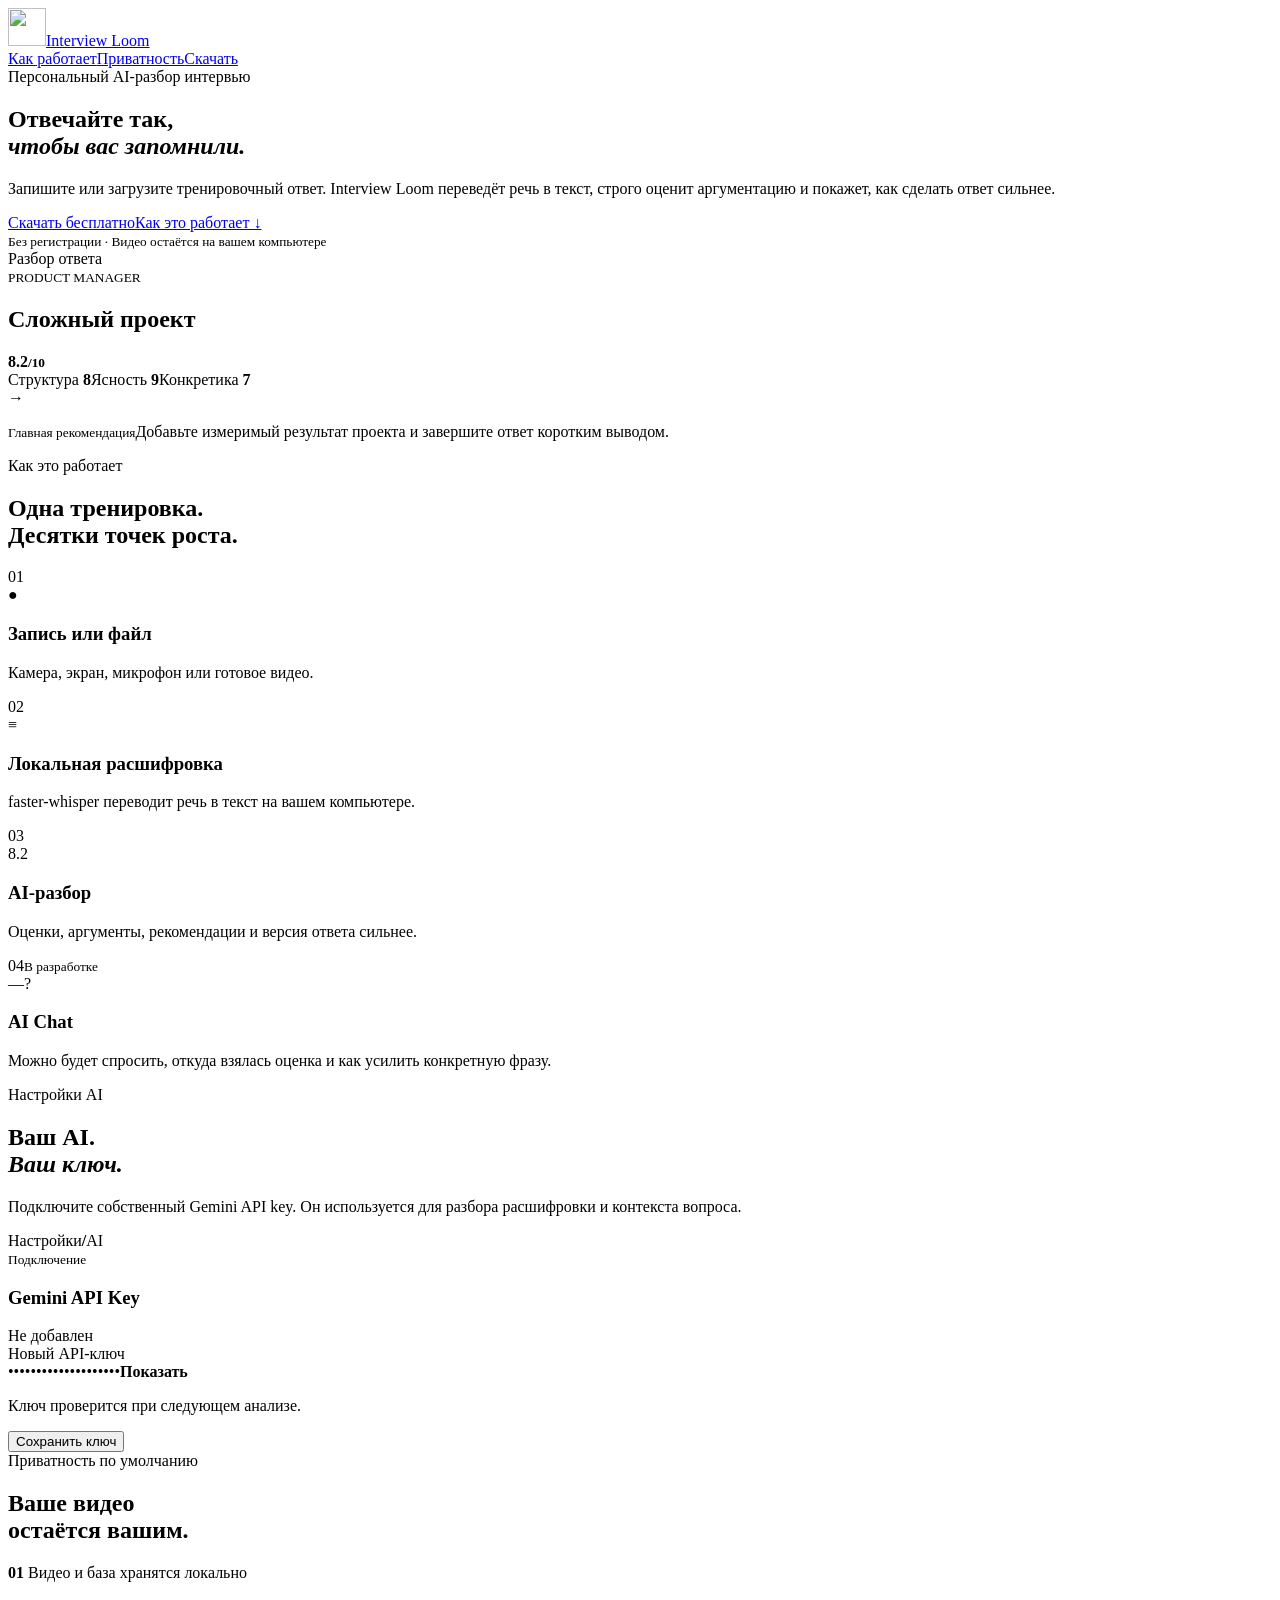
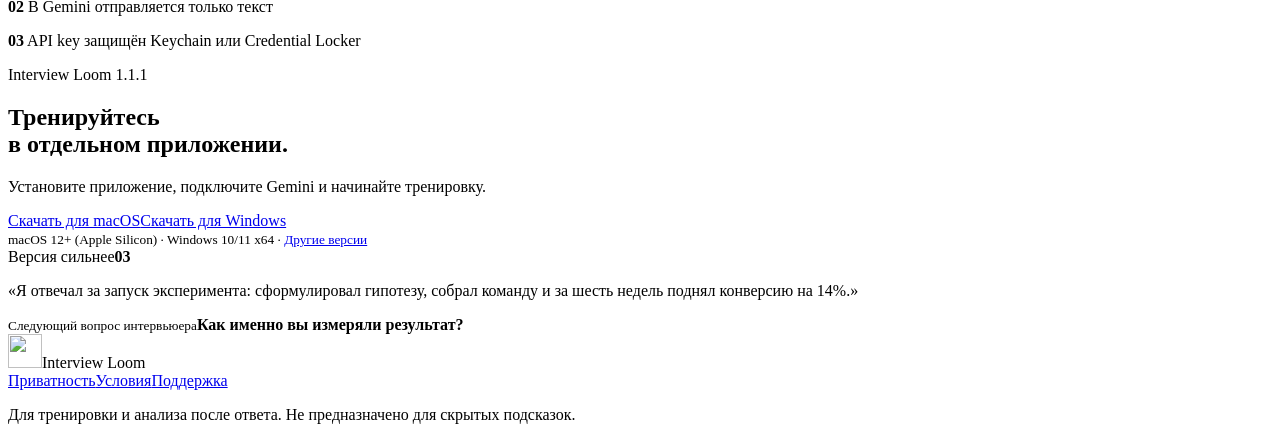
==== public/index.html @ ea39be1b "Fix desktop media recording fallback" ====
<!doctype html>
<html lang="ru">
<head>
    <meta charset="utf-8">
    <meta name="viewport" content="width=device-width, initial-scale=1">
    <meta name="description" content="Interview Loom — desktop AI-тренажёр собеседований с локальной видеозаписью, расшифровкой и персональным разбором.">
    <meta name="theme-color" content="#f7f7f4">
    <link rel="canonical" href="https://interview-loom.vercel.app/">
    <meta property="og:title" content="Interview Loom — отвечайте увереннее">
    <meta property="og:description" content="Запишите или загрузите тренировочный ответ и получите расшифровку и строгий AI-разбор.">
    <meta property="og:type" content="website">
    <meta property="og:url" content="https://interview-loom.vercel.app/">
    <meta property="og:image" content="https://interview-loom.vercel.app/app-icon.png">
    <title>Interview Loom — AI-тренажёр интервью</title>
    <link rel="stylesheet" href="styles.css">
</head>
<body>
    <header class="header">
        <a class="brand" href="./"><img src="app-icon.png" alt="" width="38" height="38"><span>Interview Loom</span></a>
        <nav><a href="#how">Как работает</a><a href="#privacy">Приватность</a><a class="nav-button" href="#download">Скачать</a></nav>
    </header>

    <main>
        <section class="hero">
            <div class="hero-copy">
                <span class="eyebrow">Персональный AI-разбор интервью</span>
                <h1>Отвечайте так,<br><em>чтобы вас запомнили.</em></h1>
                <p>Запишите или загрузите тренировочный ответ. Interview Loom переведёт речь в текст, строго оценит аргументацию и покажет, как сделать ответ сильнее.</p>
                <div class="hero-actions"><a class="button primary" href="#download">Скачать бесплатно</a><a class="text-link" href="#how">Как это работает ↓</a></div>
                <small>Без регистрации · Видео остаётся на вашем компьютере</small>
            </div>
            <div class="result-demo" aria-label="Пример анализа">
                <div class="window-bar"><i></i><i></i><i></i><span>Разбор ответа</span></div>
                <div class="demo-heading"><div><small>PRODUCT MANAGER</small><h2>Сложный проект</h2></div><strong>8.2<small>/10</small></strong></div>
                <div class="metrics"><span>Структура <b>8</b><i style="--score:80%"></i></span><span>Ясность <b>9</b><i style="--score:90%"></i></span><span>Конкретика <b>7</b><i style="--score:70%"></i></span></div>
                <div class="insight"><b>→</b><p><small>Главная рекомендация</small>Добавьте измеримый результат проекта и завершите ответ коротким выводом.</p></div>
            </div>
        </section>

        <section id="how" class="section">
            <div class="section-title process-title"><span>Как это работает</span><h2>Одна тренировка.<br>Десятки точек роста.</h2></div>
            <div class="steps">
                <article><span>01</span><div class="step-mark record-mark">●</div><h3>Запись или файл</h3><p>Камера, экран, микрофон или готовое видео.</p></article>
                <article><span>02</span><div class="step-mark transcript-mark">≡</div><h3>Локальная расшифровка</h3><p>faster-whisper переводит речь в текст на вашем компьютере.</p></article>
                <article><span>03</span><div class="step-mark score-mark">8.2</div><h3>AI-разбор</h3><p>Оценки, аргументы, рекомендации и версия ответа сильнее.</p></article>
                <article class="planned-step"><div><span>04</span><small>В разработке</small></div><div class="step-mark chat-mark">—?</div><h3>AI Chat</h3><p>Можно будет спросить, откуда взялась оценка и как усилить конкретную фразу.</p></article>
            </div>
        </section>

        <section class="key-section" aria-labelledby="key-title">
            <div class="key-copy">
                <span>Настройки AI</span>
                <h2 id="key-title">Ваш AI.<br><em>Ваш ключ.</em></h2>
                <p>Подключите собственный Gemini API key. Он используется для разбора расшифровки и контекста вопроса.</p>
            </div>
            <div class="settings-mock" aria-label="Фрагмент настроек Gemini API key">
                <div class="settings-path"><span>Настройки</span><b>/</b><span>AI</span></div>
                <div class="settings-heading"><div><small>Подключение</small><h3>Gemini API Key</h3></div><span class="key-state">Не добавлен</span></div>
                <label>Новый API-ключ</label>
                <div class="mock-input"><span>••••••••••••••••••••</span><b>Показать</b></div>
                <p>Ключ проверится при следующем анализе.</p>
                <button type="button" tabindex="-1">Сохранить ключ</button>
            </div>
        </section>

        <section id="privacy" class="privacy">
            <div><span>Приватность по умолчанию</span><h2>Ваше видео<br>остаётся вашим.</h2></div>
            <div class="privacy-list"><p><b>01</b> Видео и база хранятся локально</p><p><b>02</b> В Gemini отправляется только текст</p><p><b>03</b> API key защищён Keychain или Credential Locker</p></div>
        </section>

        <section id="download" class="download">
            <div class="download-copy">
                <span>Interview Loom 1.1.1</span><h2>Тренируйтесь<br>в отдельном приложении.</h2><p>Установите приложение, подключите Gemini и начинайте тренировку.</p>
                <div class="download-buttons"><a class="button light" href="https://github.com/berbikov/interview-loom/releases/latest/download/Interview-Loom-macOS-arm64.zip">Скачать для macOS</a><a class="button outline" href="https://github.com/berbikov/interview-loom/releases/latest/download/Interview-Loom-Setup-x64.exe">Скачать для Windows</a></div>
                <small>macOS 12+ (Apple Silicon) · Windows 10/11 x64 · <a href="support.html">Другие версии</a></small>
            </div>
            <div class="answer-fragment" aria-label="Фрагмент AI-разбора Interview Loom">
                <div class="fragment-top"><span>Версия сильнее</span><b>03</b></div>
                <p>«Я отвечал за запуск эксперимента: сформулировал гипотезу, собрал команду и за шесть недель поднял конверсию на 14%.»</p>
                <div class="follow-up"><small>Следующий вопрос интервьюера</small><strong>Как именно вы измеряли результат?</strong></div>
            </div>
        </section>
    </main>

    <footer><div class="brand"><img src="app-icon.png" alt="" width="34" height="34"><span>Interview Loom</span></div><div><a href="privacy.html">Приватность</a><a href="terms.html">Условия</a><a href="support.html">Поддержка</a></div><p>Для тренировки и анализа после ответа. Не предназначено для скрытых подсказок.</p></footer>
</body>
</html>
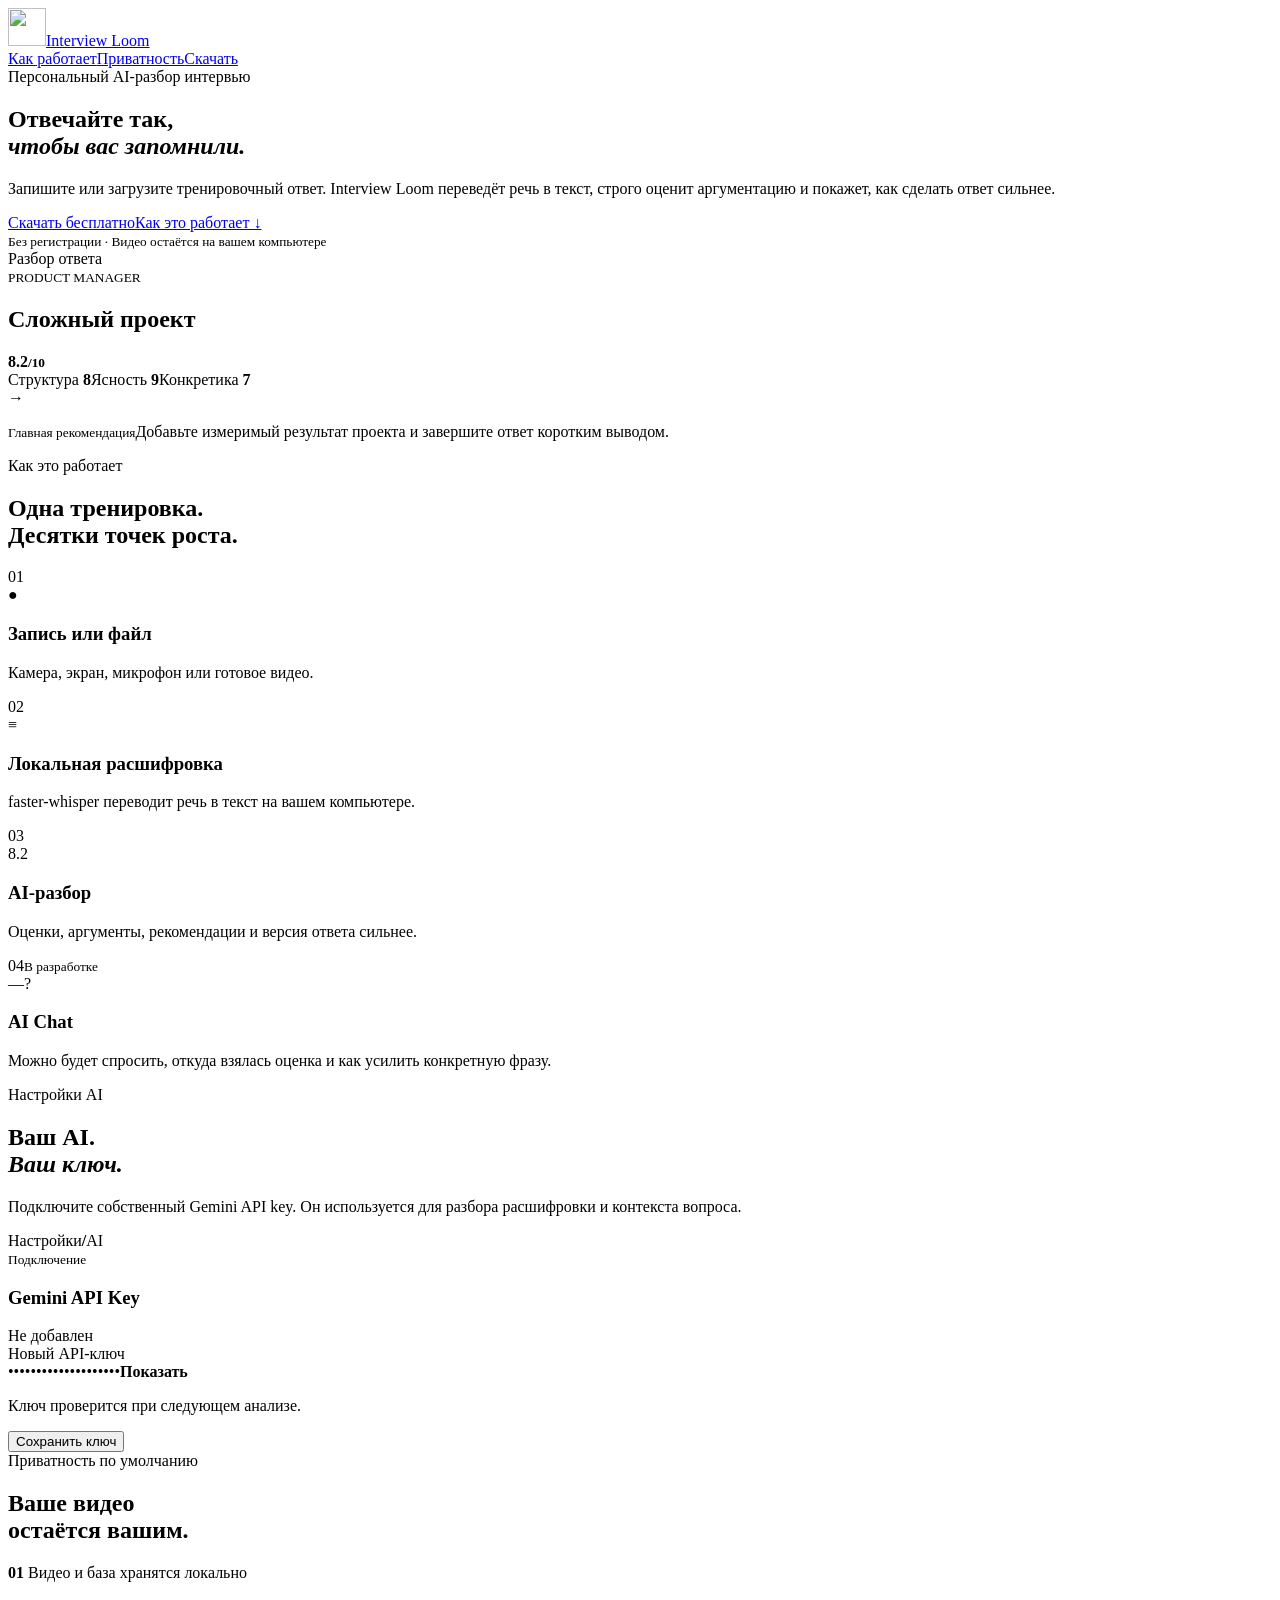
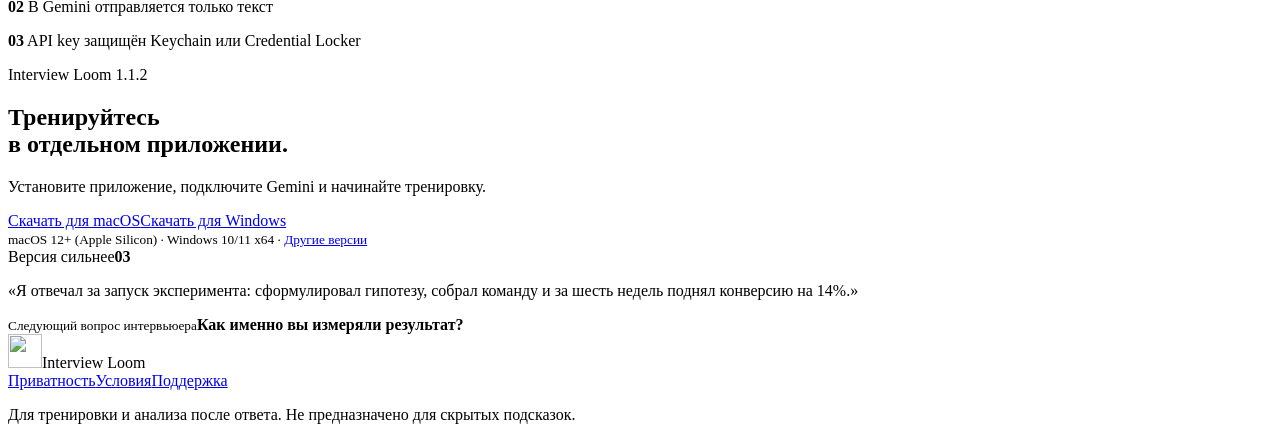
==== commit c541aa09: "Validate user Gemini keys before saving" ====
--- a/public/index.html
+++ b/public/index.html
@@ -70,7 +70,7 @@
 
         <section id="download" class="download">
             <div class="download-copy">
-                <span>Interview Loom 1.1.1</span><h2>Тренируйтесь<br>в отдельном приложении.</h2><p>Установите приложение, подключите Gemini и начинайте тренировку.</p>
+                <span>Interview Loom 1.1.2</span><h2>Тренируйтесь<br>в отдельном приложении.</h2><p>Установите приложение, подключите Gemini и начинайте тренировку.</p>
                 <div class="download-buttons"><a class="button light" href="https://github.com/berbikov/interview-loom/releases/latest/download/Interview-Loom-macOS-arm64.zip">Скачать для macOS</a><a class="button outline" href="https://github.com/berbikov/interview-loom/releases/latest/download/Interview-Loom-Setup-x64.exe">Скачать для Windows</a></div>
                 <small>macOS 12+ (Apple Silicon) · Windows 10/11 x64 · <a href="support.html">Другие версии</a></small>
             </div>
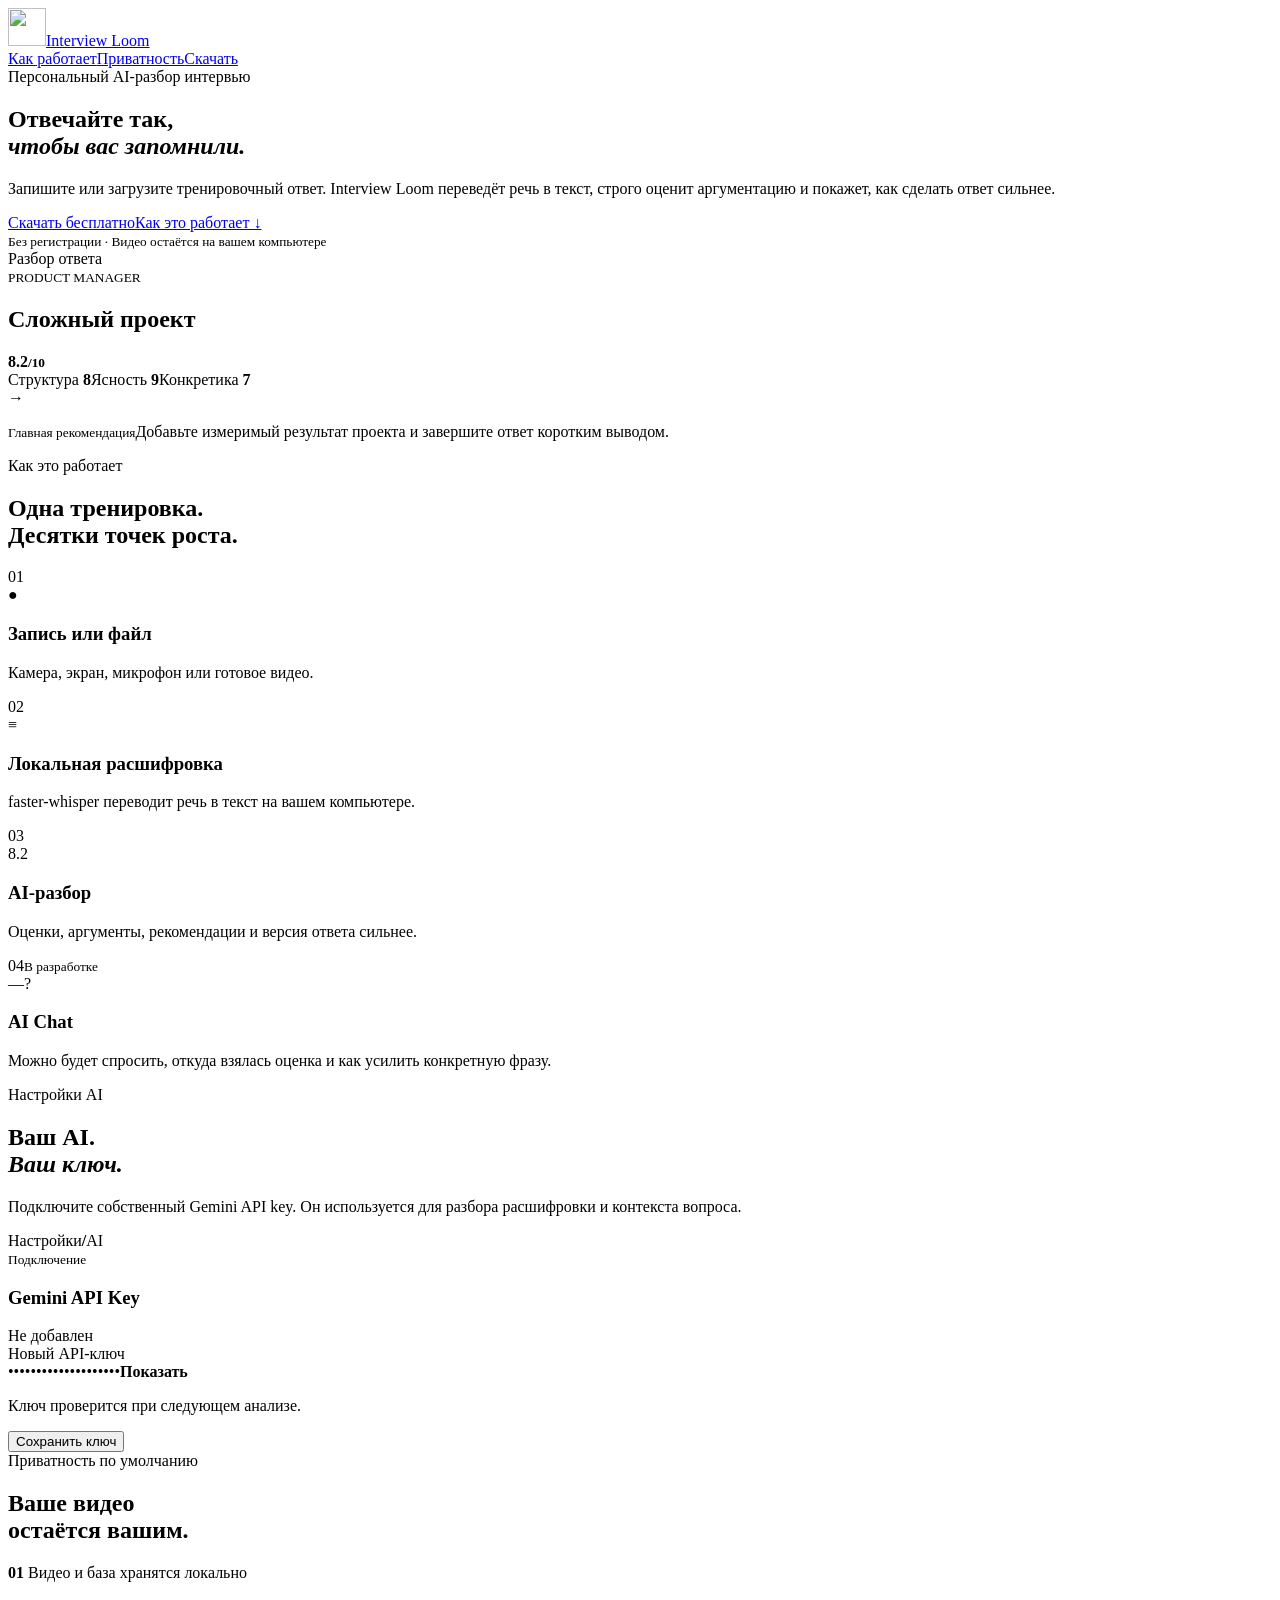
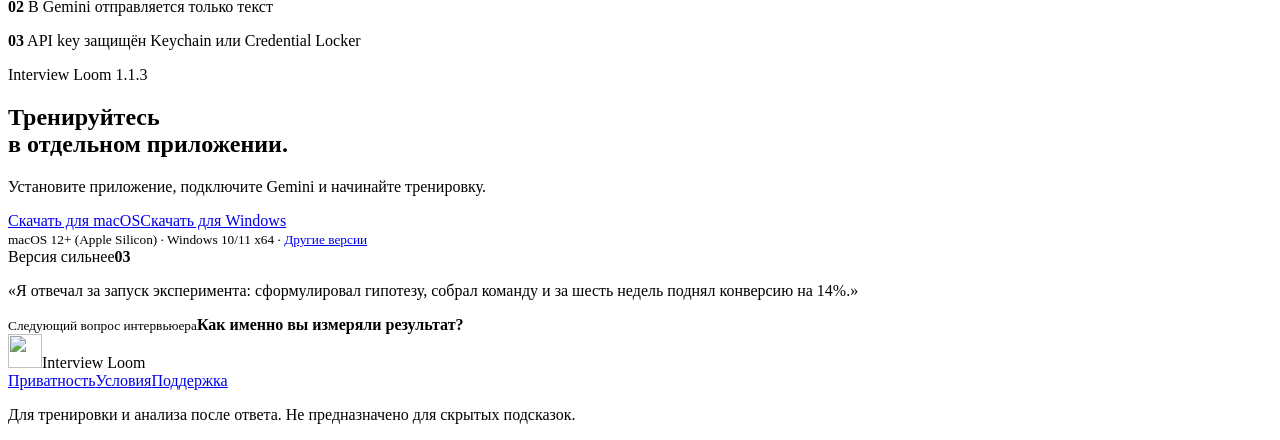
==== commit 61c5bc9c: "Fix macOS recording permissions via system browser" ====
--- a/public/index.html
+++ b/public/index.html
@@ -70,7 +70,7 @@
 
         <section id="download" class="download">
             <div class="download-copy">
-                <span>Interview Loom 1.1.2</span><h2>Тренируйтесь<br>в отдельном приложении.</h2><p>Установите приложение, подключите Gemini и начинайте тренировку.</p>
+                <span>Interview Loom 1.1.3</span><h2>Тренируйтесь<br>в отдельном приложении.</h2><p>Установите приложение, подключите Gemini и начинайте тренировку.</p>
                 <div class="download-buttons"><a class="button light" href="https://github.com/berbikov/interview-loom/releases/latest/download/Interview-Loom-macOS-arm64.zip">Скачать для macOS</a><a class="button outline" href="https://github.com/berbikov/interview-loom/releases/latest/download/Interview-Loom-Setup-x64.exe">Скачать для Windows</a></div>
                 <small>macOS 12+ (Apple Silicon) · Windows 10/11 x64 · <a href="support.html">Другие версии</a></small>
             </div>
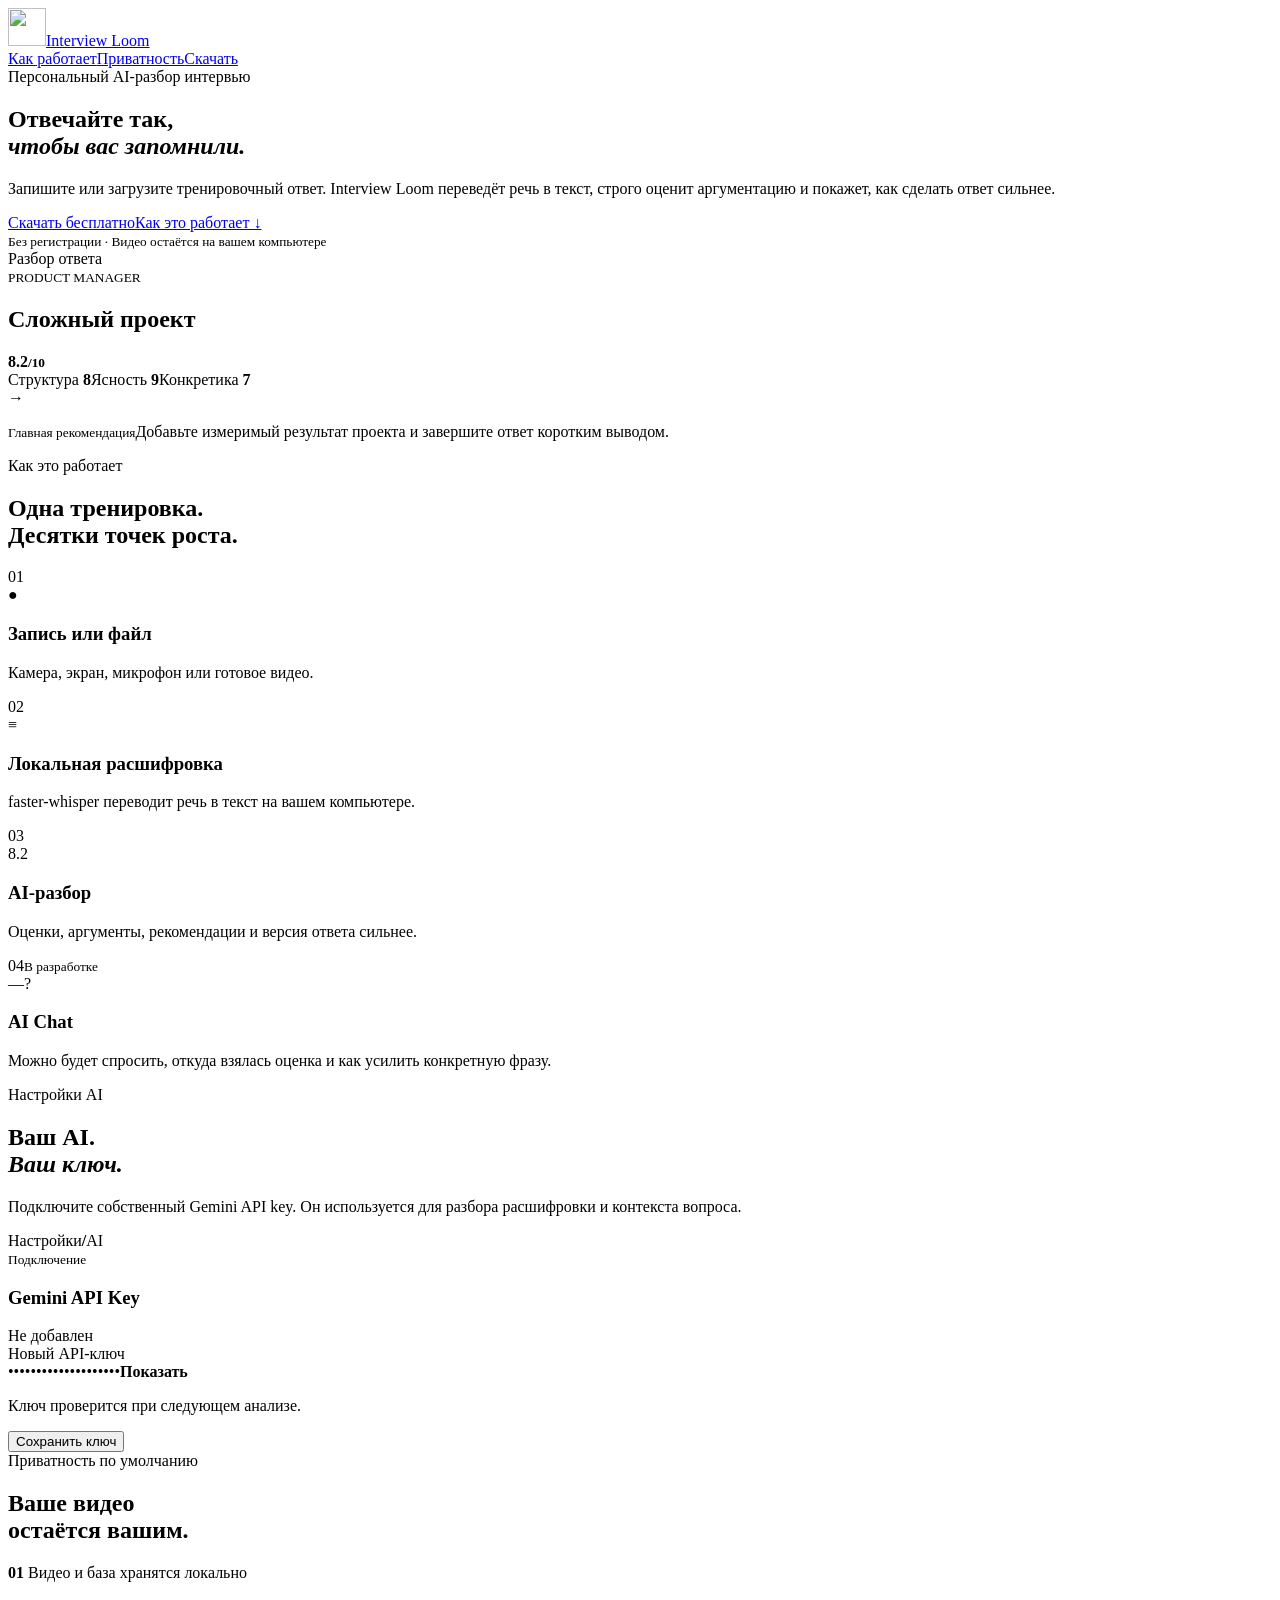
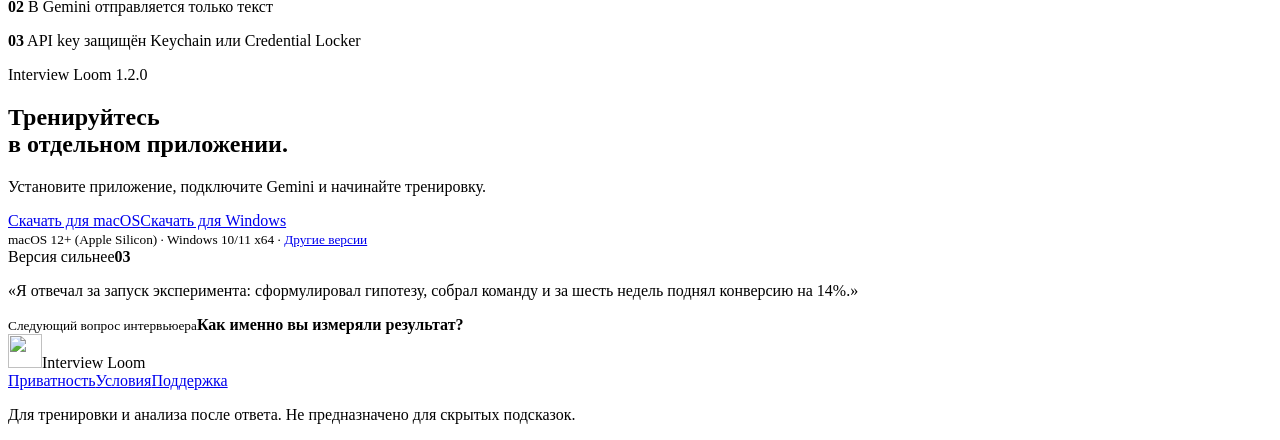
==== commit 95f9fa6b: "Release 1.2.0: improve Gemini, transcription, and uploads" ====
--- a/public/index.html
+++ b/public/index.html
@@ -70,8 +70,8 @@
 
         <section id="download" class="download">
             <div class="download-copy">
-                <span>Interview Loom 1.1.3</span><h2>Тренируйтесь<br>в отдельном приложении.</h2><p>Установите приложение, подключите Gemini и начинайте тренировку.</p>
-                <div class="download-buttons"><a class="button light" href="https://github.com/berbikov/interview-loom/releases/latest/download/Interview-Loom-macOS-arm64.zip">Скачать для macOS</a><a class="button outline" href="https://github.com/berbikov/interview-loom/releases/latest/download/Interview-Loom-Setup-x64.exe">Скачать для Windows</a></div>
+                <span>Interview Loom 1.2.0</span><h2>Тренируйтесь<br>в отдельном приложении.</h2><p>Установите приложение, подключите Gemini и начинайте тренировку.</p>
+                <div class="download-buttons"><a class="button light" href="https://github.com/berbikov/interview-loom/releases/latest/download/Interview-Loom-macOS-arm64.dmg">Скачать для macOS</a><a class="button outline" href="https://github.com/berbikov/interview-loom/releases/latest/download/Interview-Loom-Setup-x64.exe">Скачать для Windows</a></div>
                 <small>macOS 12+ (Apple Silicon) · Windows 10/11 x64 · <a href="support.html">Другие версии</a></small>
             </div>
             <div class="answer-fragment" aria-label="Фрагмент AI-разбора Interview Loom">
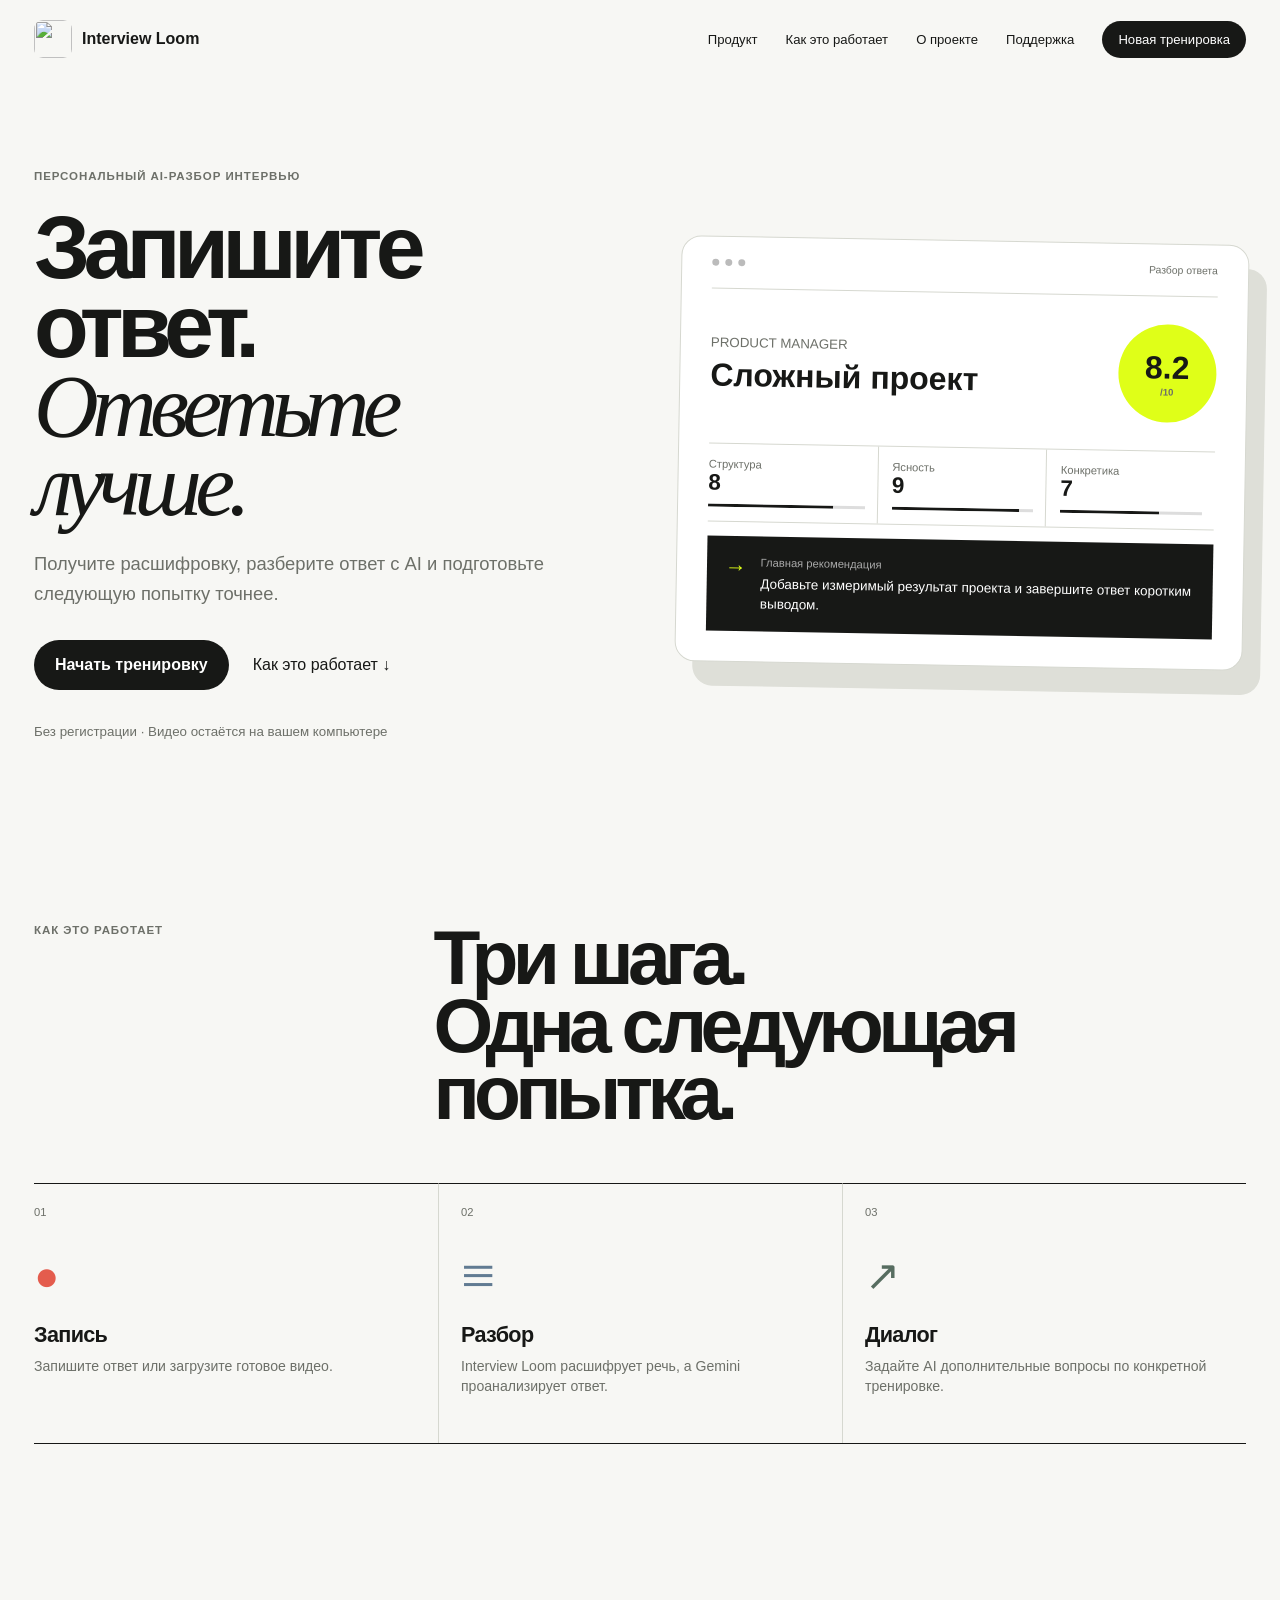
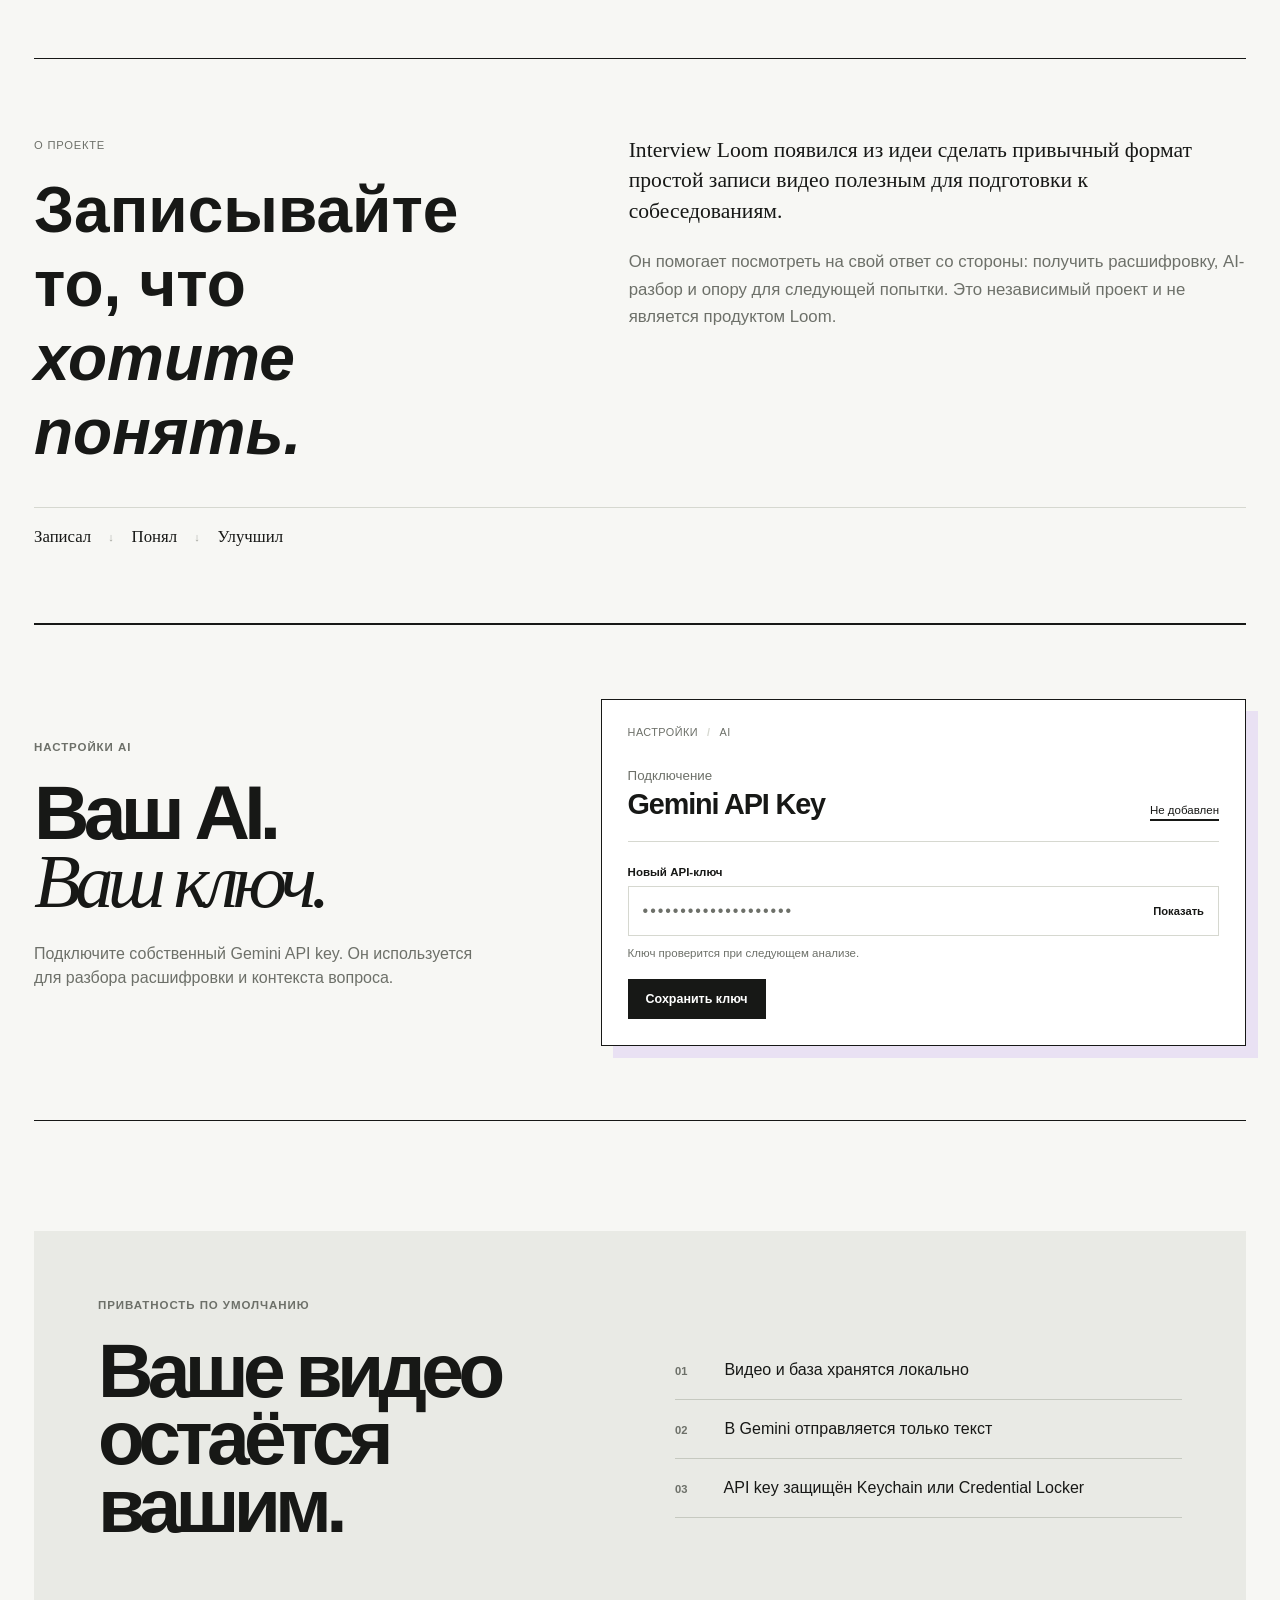
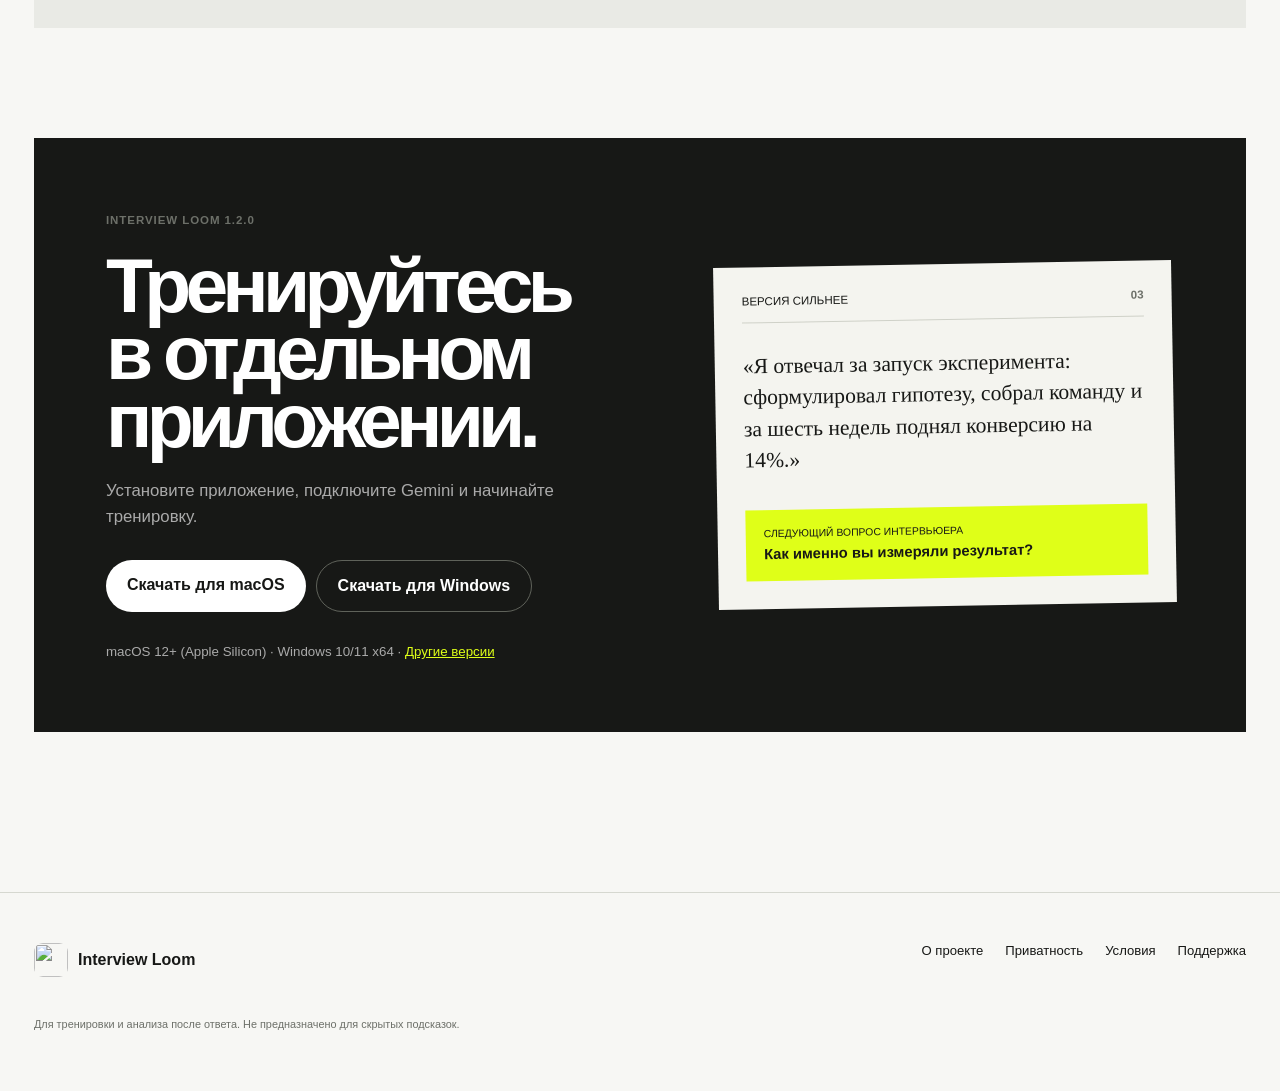
==== commit 6fb8db69: "Refine product navigation, about, and support UI" ====
--- a/public/index.html
+++ b/public/index.html
@@ -17,16 +17,16 @@
 <body>
     <header class="header">
         <a class="brand" href="./"><img src="app-icon.png" alt="" width="38" height="38"><span>Interview Loom</span></a>
-        <nav><a href="#how">Как работает</a><a href="#privacy">Приватность</a><a class="nav-button" href="#download">Скачать</a></nav>
+        <nav><a href="#product">Продукт</a><a href="#how">Как это работает</a><a href="#about">О проекте</a><a href="support.html">Поддержка</a><a class="nav-button" href="#download">Новая тренировка</a></nav>
     </header>
 
     <main>
-        <section class="hero">
+        <section id="product" class="hero">
             <div class="hero-copy">
                 <span class="eyebrow">Персональный AI-разбор интервью</span>
-                <h1>Отвечайте так,<br><em>чтобы вас запомнили.</em></h1>
-                <p>Запишите или загрузите тренировочный ответ. Interview Loom переведёт речь в текст, строго оценит аргументацию и покажет, как сделать ответ сильнее.</p>
-                <div class="hero-actions"><a class="button primary" href="#download">Скачать бесплатно</a><a class="text-link" href="#how">Как это работает ↓</a></div>
+                <h1>Запишите ответ.<br><em>Ответьте лучше.</em></h1>
+                <p>Получите расшифровку, разберите ответ с AI и подготовьте следующую попытку точнее.</p>
+                <div class="hero-actions"><a class="button primary" href="#download">Начать тренировку</a><a class="text-link" href="#how">Как это работает ↓</a></div>
                 <small>Без регистрации · Видео остаётся на вашем компьютере</small>
             </div>
             <div class="result-demo" aria-label="Пример анализа">
@@ -38,13 +38,18 @@
         </section>
 
         <section id="how" class="section">
-            <div class="section-title process-title"><span>Как это работает</span><h2>Одна тренировка.<br>Десятки точек роста.</h2></div>
+            <div class="section-title process-title"><span>Как это работает</span><h2>Три шага.<br>Одна следующая попытка.</h2></div>
             <div class="steps">
-                <article><span>01</span><div class="step-mark record-mark">●</div><h3>Запись или файл</h3><p>Камера, экран, микрофон или готовое видео.</p></article>
-                <article><span>02</span><div class="step-mark transcript-mark">≡</div><h3>Локальная расшифровка</h3><p>faster-whisper переводит речь в текст на вашем компьютере.</p></article>
-                <article><span>03</span><div class="step-mark score-mark">8.2</div><h3>AI-разбор</h3><p>Оценки, аргументы, рекомендации и версия ответа сильнее.</p></article>
-                <article class="planned-step"><div><span>04</span><small>В разработке</small></div><div class="step-mark chat-mark">—?</div><h3>AI Chat</h3><p>Можно будет спросить, откуда взялась оценка и как усилить конкретную фразу.</p></article>
+                <article><span>01</span><div class="step-mark record-mark">●</div><h3>Запись</h3><p>Запишите ответ или загрузите готовое видео.</p></article>
+                <article><span>02</span><div class="step-mark transcript-mark">≡</div><h3>Разбор</h3><p>Interview Loom расшифрует речь, а Gemini проанализирует ответ.</p></article>
+                <article><span>03</span><div class="step-mark score-mark">↗</div><h3>Диалог</h3><p>Задайте AI дополнительные вопросы по конкретной тренировке.</p></article>
             </div>
+        </section>
+
+        <section id="about" class="about-section" aria-labelledby="about-title">
+            <div><span>О проекте</span><h2 id="about-title">Записывайте то, что<br><em>хотите понять.</em></h2></div>
+            <div class="about-story"><p>Interview Loom появился из идеи сделать привычный формат простой записи видео полезным для подготовки к собеседованиям.</p><p>Он помогает посмотреть на свой ответ со стороны: получить расшифровку, AI-разбор и опору для следующей попытки. Это независимый проект и не является продуктом Loom.</p></div>
+            <div class="about-flow"><strong>Записал</strong><i>↓</i><strong>Понял</strong><i>↓</i><strong>Улучшил</strong></div>
         </section>
 
         <section class="key-section" aria-labelledby="key-title">
@@ -82,6 +87,6 @@
         </section>
     </main>
 
-    <footer><div class="brand"><img src="app-icon.png" alt="" width="34" height="34"><span>Interview Loom</span></div><div><a href="privacy.html">Приватность</a><a href="terms.html">Условия</a><a href="support.html">Поддержка</a></div><p>Для тренировки и анализа после ответа. Не предназначено для скрытых подсказок.</p></footer>
+    <footer><div class="brand"><img src="app-icon.png" alt="" width="34" height="34"><span>Interview Loom</span></div><div><a href="#about">О проекте</a><a href="privacy.html">Приватность</a><a href="terms.html">Условия</a><a href="support.html">Поддержка</a></div><p>Для тренировки и анализа после ответа. Не предназначено для скрытых подсказок.</p></footer>
 </body>
 </html>
--- a/public/styles.css
+++ b/public/styles.css
@@ -0,0 +1,198 @@
+:root {
+    --ink: #171816;
+    --paper: #f7f7f4;
+    --surface: #fff;
+    --muted: #6d7069;
+    --line: #d6d8d0;
+    --acid: #dfff18;
+    --lilac: #e9e1f3;
+    --blue: #dce9f5;
+}
+
+* { box-sizing: border-box; }
+html { scroll-behavior: smooth; }
+body {
+    background: var(--paper);
+    color: var(--ink);
+    font-family: Inter, -apple-system, BlinkMacSystemFont, "Segoe UI", sans-serif;
+    margin: 0;
+}
+a { color: inherit; }
+.header {
+    align-items: center;
+    display: flex;
+    height: 78px;
+    justify-content: space-between;
+    margin: auto;
+    max-width: 1380px;
+    padding: 0 34px;
+}
+.brand { align-items: center; display: flex; font-weight: 750; gap: 10px; text-decoration: none; }
+.brand img { border-radius: 9px; }
+.header nav { align-items: center; display: flex; gap: 28px; }
+.header nav a, footer a { font-size: .82rem; text-decoration: none; }
+.nav-button { background: var(--ink); border-radius: 999px; color: #fff; padding: 11px 16px; }
+main { margin: auto; max-width: 1380px; padding: 0 34px 80px; }
+
+.hero { align-items: center; display: grid; gap: 6vw; grid-template-columns: 1fr 1fr; min-height: 750px; }
+.eyebrow, .section-title > span, .privacy > div > span, .download-copy > span, .key-copy > span {
+    color: var(--muted);
+    font-size: .72rem;
+    font-weight: 750;
+    letter-spacing: .08em;
+    text-transform: uppercase;
+}
+.hero h1, .section h2, .privacy h2, .download h2, .key-section h2 {
+    font-size: clamp(4rem, 7vw, 7.4rem);
+    letter-spacing: -.075em;
+    line-height: .88;
+    margin: 24px 0;
+}
+.hero h1 em, .key-section h2 em { font-family: Georgia, serif; font-weight: 400; }
+.hero-copy > p { color: var(--muted); font-size: 1.15rem; line-height: 1.6; max-width: 640px; }
+.hero-actions { align-items: center; display: flex; gap: 24px; margin: 32px 0; }
+.button { border-radius: 999px; display: inline-flex; font-weight: 750; padding: 16px 21px; text-decoration: none; }
+.primary { background: var(--ink); color: #fff; }
+.text-link { text-decoration: none; }
+.hero-copy > small { color: var(--muted); }
+
+.result-demo {
+    background: #fff;
+    border: 1px solid var(--line);
+    border-radius: 20px;
+    box-shadow: 18px 24px 0 #dedfd8;
+    padding: 0 30px 30px;
+    transform: rotate(1deg);
+}
+.window-bar { align-items: center; border-bottom: 1px solid var(--line); display: flex; gap: 6px; height: 52px; }
+.window-bar i { background: #bbb; border-radius: 50%; height: 7px; width: 7px; }
+.window-bar span { color: var(--muted); font-size: .65rem; margin-left: auto; }
+.demo-heading { align-items: center; display: flex; justify-content: space-between; padding: 28px 0; }
+.demo-heading small { color: var(--muted); }
+.demo-heading h2 { font-size: 2rem; margin: 6px 0; }
+.demo-heading > strong {
+    align-items: center;
+    background: var(--acid);
+    border-radius: 50%;
+    display: flex;
+    flex-direction: column;
+    font-size: 2rem;
+    height: 98px;
+    justify-content: center;
+    width: 98px;
+}
+.demo-heading > strong small { font-size: .6rem; }
+.metrics { border-bottom: 1px solid var(--line); border-top: 1px solid var(--line); display: grid; grid-template-columns: repeat(3, 1fr); }
+.metrics span { color: var(--muted); display: grid; font-size: .7rem; padding: 14px 12px 14px 0; }
+.metrics span + span { border-left: 1px solid var(--line); padding-left: 14px; }
+.metrics b { color: var(--ink); font-size: 1.4rem; }
+.metrics i { background: #ddd; height: 3px; margin-top: 8px; overflow: hidden; }
+.metrics i::after { background: var(--ink); content: ""; display: block; height: 100%; width: var(--score); }
+.insight { align-items: start; background: var(--ink); color: #fff; display: flex; gap: 14px; margin-top: 14px; padding: 18px; }
+.insight b { color: var(--acid); font-size: 1.35rem; }
+.insight p { font-size: .84rem; line-height: 1.45; margin: 0; }
+.insight small { color: #aaa; display: block; margin-bottom: 4px; }
+
+.section { padding: 96px 0 104px; }
+.section-title h2, .privacy h2, .download h2, .key-section h2 { font-size: clamp(3.2rem, 6vw, 6rem); }
+.process-title { display: grid; gap: 30px; grid-template-columns: 1fr 2.2fr; }
+.process-title h2 { margin-top: 0; }
+.steps { border-bottom: 1px solid var(--ink); display: grid; grid-template-columns: repeat(3, 1fr); margin-top: 32px; }
+.steps article { border-top: 1px solid var(--ink); min-height: 260px; padding: 18px 22px 24px 0; position: relative; }
+.steps article + article { border-left: 1px solid var(--line); padding-left: 22px; }
+.steps article > span, .planned-step > div:first-child span { color: var(--muted); font-size: .7rem; }
+.planned-step > div:first-child { align-items: baseline; display: flex; justify-content: space-between; }
+.planned-step > div:first-child small { color: var(--muted); font-size: .62rem; letter-spacing: .06em; text-transform: uppercase; }
+.step-mark { align-items: center; display: flex; font-family: Georgia, serif; font-size: 2.6rem; height: 76px; margin: 18px 0 6px; }
+.record-mark { color: #e45c4d; }
+.transcript-mark { color: #617b92; font-size: 3.8rem; }
+.score-mark { color: #576d60; }
+.chat-mark { color: var(--ink); }
+.planned-step { background: var(--acid); padding-right: 22px !important; }
+.steps h3 { font-size: 1.35rem; letter-spacing: -.03em; margin: 8px 0; }
+.steps p { color: var(--muted); font-size: .88rem; line-height: 1.45; margin: 0; }
+.planned-step p { color: #41443d; }
+
+.about-section { border-bottom: 1px solid var(--ink); border-top: 1px solid var(--ink); display: grid; gap: 38px 7vw; grid-template-columns: .9fr 1.1fr; margin-top: 110px; padding: 76px 0; }
+.about-section > div:first-child > span, .about-section .about-flow { color: var(--muted); font-size: .7rem; letter-spacing: .07em; text-transform: uppercase; }
+.about-section h2 { font-size: clamp(2.8rem,5vw,5.2rem); margin: 20px 0 0; }.about-story { color: var(--muted); font-size: 1.05rem; line-height: 1.63; max-width: 620px; }.about-story p:first-child { color: var(--ink); font-family: Georgia, serif; font-size: 1.35rem; line-height: 1.42; margin-top: 0; }.about-flow { align-items: center; border-top: 1px solid var(--line); display: flex; gap: 17px; grid-column: 1/-1; padding-top: 19px; }.about-flow strong { color: var(--ink); font-family: Georgia, serif; font-size: 1.05rem; font-weight: 500; letter-spacing: 0; text-transform: none; }.about-flow i { color: #a4a69f; font-style: normal; }
+
+.key-section { align-items: center; border-bottom: 1px solid var(--ink); border-top: 1px solid var(--ink); display: grid; gap: 7vw; grid-template-columns: .85fr 1.15fr; padding: 74px 0; }
+.key-copy h2 { margin-bottom: 26px; }
+.key-copy p { color: var(--muted); font-size: 1rem; line-height: 1.55; max-width: 470px; }
+.settings-mock { background: #fff; border: 1px solid var(--ink); box-shadow: 12px 12px 0 var(--lilac); padding: 26px; }
+.settings-path { color: var(--muted); display: flex; font-size: .68rem; gap: 9px; letter-spacing: .04em; text-transform: uppercase; }
+.settings-path b { color: var(--line); }
+.settings-heading { align-items: end; border-bottom: 1px solid var(--line); display: flex; justify-content: space-between; margin: 28px 0 24px; padding-bottom: 20px; }
+.settings-heading small { color: var(--muted); }
+.settings-heading h3 { font-size: 1.8rem; letter-spacing: -.04em; margin: 4px 0 0; }
+.key-state { border-bottom: 2px solid var(--ink); font-size: .72rem; padding-bottom: 3px; }
+.settings-mock label { display: block; font-size: .72rem; font-weight: 700; margin-bottom: 8px; }
+.mock-input { align-items: center; border: 1px solid var(--line); display: flex; justify-content: space-between; min-height: 50px; padding: 0 14px; }
+.mock-input span { color: var(--muted); letter-spacing: .12em; }
+.mock-input b { font-size: .7rem; }
+.settings-mock > p { color: var(--muted); font-size: .72rem; }
+.settings-mock button { background: var(--ink); border: 0; color: #fff; font: inherit; font-size: .78rem; font-weight: 700; margin-top: 8px; padding: 13px 18px; pointer-events: none; }
+
+.privacy { align-items: center; background: #e9eae5; display: grid; gap: 70px; grid-template-columns: 1fr 1fr; margin-top: 110px; padding: 64px; }
+.privacy-list p { border-bottom: 1px solid #c6c9c0; margin: 0; padding: 20px 0; }
+.privacy-list b { color: var(--muted); display: inline-block; font-size: .7rem; width: 45px; }
+
+.download { background: var(--ink); color: #fff; display: grid; gap: 7vw; grid-template-columns: 1fr .88fr; margin-top: 110px; padding: 72px; }
+.download-copy > p, .download-copy > small { color: #aaa; }
+.download-copy > p { font-size: 1.05rem; line-height: 1.55; max-width: 560px; }
+.download-buttons { display: flex; flex-wrap: wrap; gap: 10px; margin: 30px 0; }
+.button.light { background: #fff; color: var(--ink); }
+.button.outline { border: 1px solid #5f625a; color: #fff; }
+.download small a { color: var(--acid); }
+.answer-fragment { align-self: center; background: #f4f4ef; color: var(--ink); padding: 28px; transform: rotate(-1deg); }
+.fragment-top { align-items: center; border-bottom: 1px solid #cfd1c8; display: flex; font-size: .72rem; justify-content: space-between; padding-bottom: 15px; text-transform: uppercase; }
+.fragment-top b { color: var(--muted); }
+.answer-fragment > p { font-family: Georgia, serif; font-size: 1.35rem; line-height: 1.45; margin: 28px 0 34px; }
+.follow-up { background: var(--acid); padding: 18px; }
+.follow-up small { display: block; font-size: .65rem; margin-bottom: 6px; text-transform: uppercase; }
+.follow-up strong { font-size: .92rem; }
+
+footer { border-top: 1px solid var(--line); display: grid; gap: 30px; grid-template-columns: 1fr auto; margin: 80px auto 0; max-width: 1380px; padding: 50px 34px; }
+footer > div:nth-child(2) { display: flex; gap: 22px; }
+footer > p { color: var(--muted); font-size: .68rem; grid-column: 1 / -1; }
+
+@media (max-width: 1000px) {
+    .hero { gap: 50px; grid-template-columns: 1fr; padding: 70px 0 90px; }
+    .result-demo { max-width: 760px; transform: none; }
+    .steps { grid-template-columns: repeat(2, 1fr); }
+    .steps article:nth-child(3) { border-left: 0; }
+    .privacy, .key-section, .download, .about-section { grid-template-columns: 1fr; }
+    .answer-fragment { max-width: 680px; transform: none; }
+    .header nav a:not(.nav-button) { display: none; }
+}
+
+@media (max-width: 640px) {
+    .header, main, footer { padding-left: 18px; padding-right: 18px; }
+    .hero { min-height: auto; padding-top: 54px; }
+    .hero h1 { font-size: clamp(3.25rem, 16vw, 4.4rem); }
+    .hero-actions { align-items: stretch; flex-direction: column; }
+    .button { justify-content: center; }
+    .result-demo { box-shadow: 8px 10px 0 #dedfd8; padding: 0 18px 18px; }
+    .demo-heading > strong { font-size: 1.55rem; height: 76px; width: 76px; }
+    .metrics { grid-template-columns: 1fr; }
+    .metrics span + span { border-left: 0; border-top: 1px solid var(--line); padding-left: 0; }
+    .process-title { display: block; }
+    .section { padding: 78px 0; }
+    .steps { grid-template-columns: 1fr; }.about-section { margin-top: 78px; padding: 56px 0; }.about-flow { align-items: start; flex-direction: column; gap: 9px; }.about-flow i { transform: rotate(90deg); }
+    .steps article + article { border-left: 0; padding-left: 0; }
+    .steps article { min-height: 220px; }
+    .planned-step { padding-left: 18px !important; }
+    .key-section { padding: 60px 0; }
+    .settings-mock { box-shadow: 7px 7px 0 var(--lilac); padding: 20px; }
+    .settings-heading { align-items: start; gap: 14px; }
+    .settings-heading h3 { font-size: 1.4rem; }
+    .mock-input span { letter-spacing: .04em; }
+    .privacy, .download { margin-top: 78px; padding: 34px 22px; }
+    .privacy { gap: 28px; }
+    .download-buttons { flex-direction: column; }
+    .answer-fragment { padding: 20px; }
+    .answer-fragment > p { font-size: 1.12rem; }
+    footer { grid-template-columns: 1fr; }
+    footer > div:nth-child(2) { align-items: start; flex-direction: column; }
+}
